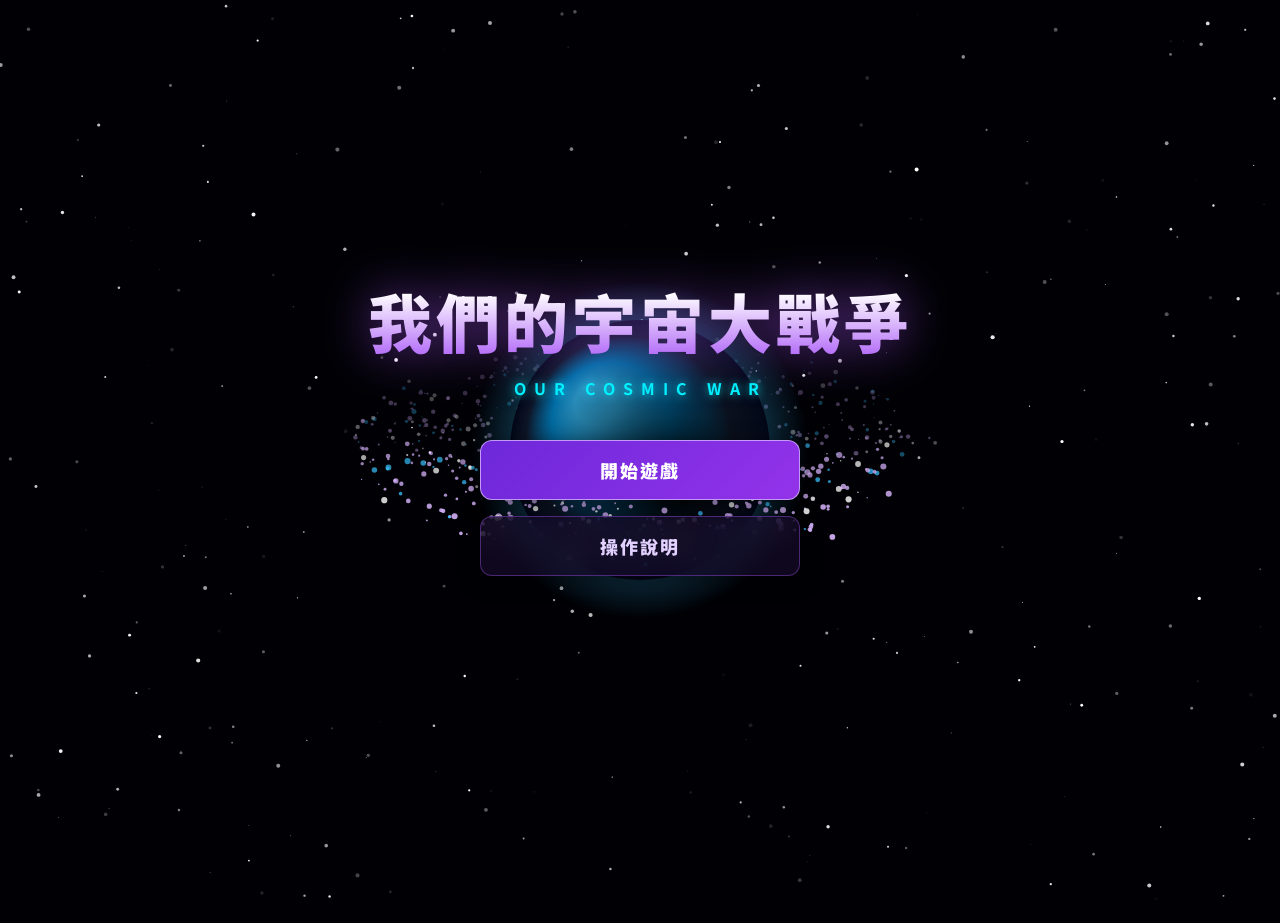
==== index.html @ bf516b35 "Add files via upload" ====
<!DOCTYPE html>
<html lang="zh-TW">
<head>
  <meta charset="UTF-8">
  <meta name="viewport" content="width=device-width, initial-scale=1.0">
  <title>我們的宇宙大戰爭 - Cosmic War</title>
  <link href="https://fonts.googleapis.com/css2?family=Orbitron:wght@700;900&family=Noto+Sans+TC:wght@500;700;900&display=swap" rel="stylesheet">
  <link rel="stylesheet" href="/static/css/style.css">
</head>
<body>

  <!-- 背景星空 -->
  <canvas id="starfield"></canvas>

  <!-- 質感浮動提示框 -->
  <div id="toast-notification">敬請期待</div>

  <!-- ==========================================
       VIEW 1: 主選單
       ========================================== -->
  <div class="view-container" id="home-view">
    
    <!-- 整合 3D 星球與粒子環遮蔽的 Canvas 舞台 -->
    <div class="epic-planet-stage">
      <canvas id="epic-planet-canvas"></canvas>
    </div>

    <div class="title-group">
      <div class="main-title-text">我們的宇宙大戰爭</div>
      <div class="sub-title-text">OUR COSMIC WAR</div>
    </div>

    <div class="menu-center-list">
      <div class="menu-btn primary" id="start-game-btn">
        <div class="menu-btn-text"><span class="zh">開始遊戲</span></div>
      </div>
      <div class="menu-btn" id="instructions-btn">
        <div class="menu-btn-text"><span class="zh">操作說明</span></div>
      </div>
    </div>
  </div>

  <!-- ==========================================
       VIEW 2: 宇宙星系地圖
       ========================================== -->
  <div class="view-container hidden" id="map-view">
    <div class="map-header">
      <button class="back-btn" id="back-to-home-btn">◄ 返回主選單</button>
      <h2 style="letter-spacing: 3px; font-size: 26px; text-shadow: 0 0 10px rgba(255,255,255,0.5);">選擇探索星球</h2>
    </div>

    <div class="planets-stage">
      <div class="planet-node p-1" id="planet-mushroom">
        <div class="planet-sphere"></div>
        <div class="planet-label">蘑菇星</div>
      </div>
      <div class="planet-node p-2" onclick="showToast('機械星航道尚未開啟，敬請期待！')">
        <div class="planet-sphere"></div>
        <div class="planet-label">機械星</div>
      </div>
      <div class="planet-node p-3" onclick="showToast('冰璃星區域正在建構中，敬請期待！')">
        <div class="planet-sphere"></div>
        <div class="planet-label">冰璃星</div>
      </div>
      <div class="planet-node p-4" onclick="showToast('幽穹星氣場異變中，敬請期待！')">
        <div class="planet-sphere"></div>
        <div class="planet-label">幽穹星</div>
      </div>
      <div class="planet-node p-5" onclick="showToast('魔界星防禦網未解除，敬請期待！')">
        <div class="planet-sphere"></div>
        <div class="planet-label">魔界星</div>
      </div>
    </div>
  </div>

  <!-- 蘑菇星關卡選單 Modal -->
  <div class="modal-overlay" id="stage-modal">
    <div class="modal-card">
      <div class="modal-title">🍄 蘑菇星 - 選擇關卡</div>
      <div class="stage-list">
        <div class="stage-item" onclick="location.href='main.html'">1-1 夢開始的起點</div>
        <div class="stage-item" onclick="showToast('關卡 1-2 正在開發中，敬請期待！')">1-2 最真實的幻境</div>
        <div class="stage-item" onclick="showToast('關卡 1-3 決戰即將來臨，敬請期待！')">1-3 在虛空決一死戰！</div>
      </div>
      <button class="modal-close-btn" id="close-stage-modal">關閉</button>
    </div>
  </div>

  <!-- 操作說明 Modal -->
  <div class="modal-overlay" id="info-modal">
    <div class="modal-card">
      <div class="modal-title">🎮 操作說明</div>
      <div style="color: #ddd; line-height: 1.8; text-align: center; margin-bottom: 20px;">
        1. 使用滑鼠點擊選擇目標與行動策略。<br>
        2. 解答數學計算題目發動隊伍技能攻擊。<br>
        3. 擊潰所有敵方單位拯救破碎的宇宙星系！
      </div>
      <button class="modal-close-btn" id="close-info-modal">明白</button>
    </div>
  </div>

  <script>
    // 1. 背景星空動畫
    const canvas = document.getElementById('starfield');
    const ctx = canvas.getContext('2d');
    let stars = [];

    function resizeCanvas() {
      canvas.width = window.innerWidth;
      canvas.height = window.innerHeight;
      stars = [];
      for (let i = 0; i < 300; i++) {
        stars.push({
          x: Math.random() * canvas.width,
          y: Math.random() * canvas.height,
          radius: Math.random() * 1.8 + 0.3,
          alpha: Math.random(),
          speed: Math.random() * 0.015 + 0.003
        });
      }
    }

    function animateStars() {
      ctx.clearRect(0, 0, canvas.width, canvas.height);
      stars.forEach(star => {
        star.alpha += star.speed;
        if (star.alpha > 1 || star.alpha < 0) star.speed = -star.speed;
        ctx.beginPath();
        ctx.arc(star.x, star.y, star.radius, 0, Math.PI * 2);
        ctx.fillStyle = `rgba(255, 255, 255, ${Math.abs(star.alpha)})`;
        ctx.fill();
      });
      requestAnimationFrame(animateStars);
    }
    window.addEventListener('resize', resizeCanvas);
    resizeCanvas();
    animateStars();

    // 2. 3D 完美遮蔽星球與顆粒土星環系統
    const planetCanvas = document.getElementById('epic-planet-canvas');
    const pCtx = planetCanvas.getContext('2d');
    planetCanvas.width = 700;
    planetCanvas.height = 700;

    const planetRadius = 130;
    let particles = [];
    const numParticles = 600;

    for (let i = 0; i < numParticles; i++) {
      let radius = 150 + Math.random() * 140;
      particles.push({
        radius: radius,
        angle: Math.random() * Math.PI * 2,
        speed: 0.0025 + (1 - (radius - 150) / 140) * 0.0035,
        size: Math.random() * 2.2 + 0.6,
        yOffset: (Math.random() - 0.5) * 16,
        color: Math.random() > 0.4 ? 'rgba(216, 180, 254,' : (Math.random() > 0.5 ? 'rgba(56, 189, 248,' : 'rgba(255, 255, 255,')
      });
    }

    function renderEpicPlanet() {
      pCtx.clearRect(0, 0, planetCanvas.width, planetCanvas.height);

      const centerX = planetCanvas.width / 2;
      const centerY = planetCanvas.height / 2;
      const tiltX = 0.38;

      particles.forEach(p => {
        p.angle += p.speed;
        p.x3d = Math.cos(p.angle) * p.radius;
        p.z3d = Math.sin(p.angle) * p.radius;
        p.screenX = centerX + p.x3d;
        p.screenY = centerY + (p.z3d * tiltX) + p.yOffset;
      });

      // 後方粒子
      particles.filter(p => p.z3d < 0).forEach(p => {
        let depthFactor = (p.z3d + 290) / 580;
        let alpha = 0.1 + depthFactor * 0.6;
        let size = p.size * 0.9;

        pCtx.beginPath();
        pCtx.arc(p.screenX, p.screenY, size, 0, Math.PI * 2);
        pCtx.fillStyle = p.color + alpha + ')';
        pCtx.fill();
      });

      // 星球大氣層光暈
      let atmosGradient = pCtx.createRadialGradient(centerX, centerY, planetRadius * 0.8, centerX, centerY, planetRadius * 1.3);
      atmosGradient.addColorStop(0, 'rgba(56, 189, 248, 0.35)');
      atmosGradient.addColorStop(1, 'rgba(56, 189, 248, 0)');
      pCtx.beginPath();
      pCtx.arc(centerX, centerY, planetRadius * 1.3, 0, Math.PI * 2);
      pCtx.fillStyle = atmosGradient;
      pCtx.fill();

      // 星球核心本體
      let planetGradient = pCtx.createRadialGradient(centerX - 45, centerY - 45, 20, centerX, centerY, planetRadius);
      planetGradient.addColorStop(0, '#38bdf8');
      planetGradient.addColorStop(0.35, '#0284c7');
      planetGradient.addColorStop(0.75, '#0f172a');
      planetGradient.addColorStop(1, '#020617');

      pCtx.beginPath();
      pCtx.arc(centerX, centerY, planetRadius, 0, Math.PI * 2);
      pCtx.fillStyle = planetGradient;
      pCtx.fill();

      // 星球立體陰影
      let shadowGradient = pCtx.createRadialGradient(centerX + 35, centerY + 35, 20, centerX, centerY, planetRadius);
      shadowGradient.addColorStop(0, 'rgba(0, 0, 0, 0.85)');
      shadowGradient.addColorStop(1, 'rgba(0, 0, 0, 0)');
      pCtx.beginPath();
      pCtx.arc(centerX, centerY, planetRadius, 0, Math.PI * 2);
      pCtx.fillStyle = shadowGradient;
      pCtx.fill();

      // 前方粒子
      particles.filter(p => p.z3d >= 0).forEach(p => {
        let depthFactor = (p.z3d + 290) / 580;
        let alpha = 0.3 + depthFactor * 0.7;
        let size = p.size * 1.1;

        pCtx.beginPath();
        pCtx.arc(p.screenX, p.screenY, size, 0, Math.PI * 2);
        pCtx.fillStyle = p.color + alpha + ')';
        pCtx.fill();
      });

      requestAnimationFrame(renderEpicPlanet);
    }
    renderEpicPlanet();

    // 3. 視圖與彈窗切換邏輯
    const homeView = document.getElementById('home-view');
    const mapView = document.getElementById('map-view');
    document.getElementById('start-game-btn').addEventListener('click', () => {
      homeView.classList.add('hidden');
      mapView.classList.remove('hidden');
    });
    document.getElementById('back-to-home-btn').addEventListener('click', () => {
      mapView.classList.add('hidden');
      homeView.classList.remove('hidden');
    });

    const stageModal = document.getElementById('stage-modal');
    document.getElementById('planet-mushroom').addEventListener('click', () => stageModal.classList.add('active'));
    document.getElementById('close-stage-modal').addEventListener('click', () => stageModal.classList.remove('active'));

    const infoModal = document.getElementById('info-modal');
    document.getElementById('instructions-btn').addEventListener('click', () => infoModal.classList.add('active'));
    document.getElementById('close-info-modal').addEventListener('click', () => infoModal.classList.remove('active'));

    // 4. 自訂美觀的 Toast 提示框函式（取代原先醜醜的 alert）
    let toastTimer = null;
    function showToast(message) {
      const toast = document.getElementById('toast-notification');
      toast.textContent = message;
      toast.classList.add('show');

      clearTimeout(toastTimer);
      toastTimer = setTimeout(() => {
        toast.classList.remove('show');
      }, 2000);
    }
  </script>
</body>
</html>
---- static/css/style.css ----
* {
    box-sizing: border-box;
    margin: 0;
    padding: 0;
    user-select: none;
}

body, html {
    width: 100%;
    height: 100%;
    overflow: hidden;
    font-family: 'Noto Sans TC', sans-serif;
    background-color: #010105;
    color: #ffffff;
}

#starfield {
    position: fixed;
    top: 0;
    left: 0;
    width: 100%;
    height: 100%;
    z-index: 1;
}

.view-container {
    position: absolute;
    top: 0;
    left: 0;
    width: 100%;
    height: 100%;
    z-index: 10;
    display: flex;
    flex-direction: column;
    justify-content: center;
    align-items: center;
    transition: opacity 0.8s ease, transform 0.8s ease;
}

.view-container.hidden {
    opacity: 0;
    pointer-events: none;
    transform: scale(1.05);
}

/* ==========================================
    1. 置中主選單排版
    ========================================== */
#home-view {
    text-align: center;
    padding: 20px;
}

.title-group {
    margin-bottom: 40px;
    z-index: 20;
}

.main-title-text {
    font-family: 'Orbitron', 'Noto Sans TC', sans-serif;
    font-size: 4em;
    font-weight: 900;
    letter-spacing: 4px;
    background: linear-gradient(180deg, #ffffff 20%, #a855f7 100%);
    -webkit-background-clip: text;
    -webkit-text-fill-color: transparent;
    filter: drop-shadow(0 0 25px rgba(168, 85, 247, 0.6));
    margin-bottom: 10px;
}

.sub-title-text {
    font-size: 16px;
    letter-spacing: 8px;
    color: #00f2fe;
    text-transform: uppercase;
    font-weight: 700;
    text-shadow: 0 0 10px rgba(0, 242, 254, 0.8);
}

.menu-center-list {
    display: flex;
    flex-direction: column;
    gap: 16px;
    width: 320px;
    z-index: 20;
    margin-bottom: 50px;
}

.menu-btn {
    display: flex;
    align-items: center;
    justify-content: center;
    gap: 12px;
    padding: 16px 24px;
    border-radius: 12px;
    background: rgba(20, 10, 40, 0.7);
    border: 1.5px solid rgba(168, 85, 247, 0.4);
    backdrop-filter: blur(12px);
    cursor: pointer;
    transition: all 0.3s cubic-bezier(0.25, 1, 0.5, 1);
    color: #e2d1ff;
    box-shadow: 0 4px 20px rgba(0, 0, 0, 0.5);
}

.menu-btn:hover {
    background: linear-gradient(135deg, #7b2cbf, #00f2fe);
    border-color: #ffffff;
    color: #ffffff;
    transform: translateY(-3px);
    box-shadow: 0 0 30px rgba(0, 242, 254, 0.8);
}

.menu-btn.primary {
    background: linear-gradient(135deg, #6d28d9, #9333ea);
    border-color: rgba(216, 180, 254, 0.8);
    color: #ffffff;
}

.menu-btn-text .zh {
    font-size: 18px;
    font-weight: 900;
    letter-spacing: 2px;
}

/* ==========================================
    2. 3D 完美遮蔽星球與土星環畫布
    ========================================== */
.epic-planet-stage {
    position: absolute;
    width: 100%;
    height: 100%;
    top: 0;
    left: 0;
    display: flex;
    align-items: center;
    justify-content: center;
    z-index: 2;
    pointer-events: none;
    overflow: hidden;
}

#epic-planet-canvas {
    width: 700px;
    height: 700px;
}

/* ==========================================
    3. 宇宙星系地圖 (Map View)
    ========================================== */
#map-view {
    flex-direction: column;
    justify-content: center;
    align-items: center;
    padding: 40px;
}

.map-header {
    position: absolute;
    top: 40px;
    left: 50px;
    display: flex;
    align-items: center;
    gap: 20px;
    z-index: 20;
}

.back-btn {
    background: rgba(255, 255, 255, 0.1);
    border: 1.5px solid rgba(255, 255, 255, 0.3);
    color: #fff;
    padding: 10px 20px;
    border-radius: 8px;
    cursor: pointer;
    font-weight: 700;
    backdrop-filter: blur(8px);
    transition: all 0.2s ease;
}

.back-btn:hover {
    background: #ffffff;
    color: #000000;
    box-shadow: 0 0 15px rgba(255, 255, 255, 0.6);
}

.planets-stage {
    display: flex;
    width: 90%;
    max-width: 1200px;
    justify-content: space-between;
    align-items: center;
    height: 60vh;
    position: relative;
    z-index: 10;
}

.planet-node {
    display: flex;
    flex-direction: column;
    align-items: center;
    cursor: pointer;
    transition: transform 0.4s cubic-bezier(0.175, 0.885, 0.32, 1.275);
    position: relative;
    animation: floatPlanet 4s ease-in-out infinite alternate;
}

.planet-node:nth-child(even) { animation-delay: -2s; }
.planet-node:hover { transform: scale(1.2) translateY(-10px); }

@keyframes floatPlanet {
    0% { transform: translateY(0px); }
    100% { transform: translateY(-15px); }
}

.planet-sphere {
    border-radius: 50%;
    position: relative;
    box-shadow: inset -20px -20px 40px rgba(0,0,0,0.9), 0 0 30px rgba(0,0,0,0.8);
    transition: box-shadow 0.3s ease;
}

.planet-node:hover .planet-sphere {
    box-shadow: inset -20px -20px 40px rgba(0,0,0,0.9), 0 0 50px rgba(0, 242, 254, 0.8);
}

.planet-label {
    margin-top: 20px;
    font-size: 18px;
    font-weight: 900;
    letter-spacing: 2px;
    background: rgba(10, 5, 25, 0.85);
    padding: 6px 18px;
    border-radius: 20px;
    border: 1px solid rgba(168, 85, 247, 0.4);
    text-shadow: 0 0 10px rgba(255, 255, 255, 0.6);
    box-shadow: 0 4px 15px rgba(0,0,0,0.5);
}

.p-1 { top: -40px; }
.p-1 .planet-sphere { width: 120px; height: 120px; background: radial-gradient(circle at 30% 30%, #f43f5e, #be123c 50%, #4c0519 100%); }

.p-2 { top: 40px; }
.p-2 .planet-sphere { width: 140px; height: 140px; background: radial-gradient(circle at 30% 30%, #2dd4bf, #0f766e 50%, #042f2e 100%); }

.p-3 { top: -20px; }
.p-3 .planet-sphere { width: 105px; height: 105px; background: radial-gradient(circle at 30% 30%, #e0f2fe, #7dd3fc 50%, #0369a1 100%); }

.p-4 { top: 50px; }
.p-4 .planet-sphere { width: 130px; height: 130px; background: radial-gradient(circle at 30% 30%, #e879f9, #a21caf 50%, #581c87 100%); }

.p-5 { top: -40px; }
.p-5 .planet-sphere { width: 155px; height: 155px; background: radial-gradient(circle at 30% 30%, #fbbf24, #d97706 50%, #78350f 100%); }


/* ==========================================
    4. 彈窗 Modal
    ========================================== */
.modal-overlay {
    position: fixed;
    top: 0;
    left: 0;
    width: 100%;
    height: 100%;
    background: rgba(0, 0, 0, 0.8);
    backdrop-filter: blur(12px);
    display: flex;
    align-items: center;
    justify-content: center;
    z-index: 100;
    opacity: 0;
    pointer-events: none;
    transition: opacity 0.3s ease;
}

.modal-overlay.active {
    opacity: 1;
    pointer-events: auto;
}

.modal-card {
    background: rgba(15, 8, 30, 0.95);
    border: 2px solid rgba(168, 85, 247, 0.6);
    border-radius: 20px;
    padding: 40px;
    width: 480px;
    display: flex;
    flex-direction: column;
    align-items: center;
    box-shadow: 0 0 60px rgba(168, 85, 247, 0.4);
    transform: scale(0.85);
    transition: transform 0.3s cubic-bezier(0.175, 0.885, 0.32, 1.275);
}

.modal-overlay.active .modal-card {
    transform: scale(1);
}

.modal-title {
    font-size: 24px;
    font-weight: 900;
    color: #38bdf8;
    margin-bottom: 25px;
    letter-spacing: 2px;
    text-shadow: 0 0 15px rgba(56, 189, 248, 0.6);
}

.stage-list {
    display: flex;
    flex-direction: column;
    gap: 15px;
    width: 100%;
}

.stage-item {
    background: rgba(40, 20, 70, 0.8);
    border: 1.5px solid rgba(168, 85, 247, 0.4);
    padding: 16px 20px;
    border-radius: 12px;
    color: #ffffff;
    font-size: 16px;
    font-weight: 700;
    cursor: pointer;
    transition: all 0.2s ease;
    text-align: center;
}

.stage-item:hover {
    background: linear-gradient(135deg, #7b2cbf, #00f2fe);
    border-color: #ffffff;
    transform: translateY(-2px);
    box-shadow: 0 0 20px rgba(0, 242, 254, 0.8);
}

.modal-close-btn {
    margin-top: 25px;
    background: transparent;
    border: 1px solid rgba(255, 255, 255, 0.3);
    color: #aaa;
    padding: 8px 24px;
    border-radius: 20px;
    cursor: pointer;
    transition: all 0.2s ease;
}

.modal-close-btn:hover {
    color: #fff;
    border-color: #fff;
}

/* ==========================================
    5. 質感浮動提示框 (Toast Notification)
    ========================================== */
#toast-notification {
    position: fixed;
    bottom: 50px;
    left: 50%;
    transform: translateX(-50%) translateY(30px);
    background: rgba(15, 10, 35, 0.9);
    border: 1.5px solid rgba(0, 242, 254, 0.8);
    color: #ffffff;
    padding: 14px 28px;
    border-radius: 30px;
    font-size: 16px;
    font-weight: 700;
    letter-spacing: 2px;
    box-shadow: 0 0 30px rgba(0, 242, 254, 0.5), inset 0 0 10px rgba(0, 242, 254, 0.3);
    z-index: 1000;
    opacity: 0;
    pointer-events: none;
    transition: all 0.3s cubic-bezier(0.25, 1, 0.5, 1);
}

#toast-notification.show {
    opacity: 1;
    transform: translateX(-50%) translateY(0);
}

@media screen and (max-width: 768px) {
  .main-title-text {
    font-size: 2.2em;
  }
  .sub-title-text {
    font-size: 0.7em;
    letter-spacing: 4px;
  }
  .menu-center-list {
    width: 80%;
  }

  .map-header {
    top: 20px;
    left: 20px;
    right: 20px;
    flex-direction: row;
    justify-content: space-between;
    align-items: center;
  }

  .map-header h2 {
    font-size: 18px !important;
  }

  /* 確保地圖舞台永遠在手機畫面內，不產生滾動條 */
  .planets-stage {
    width: 100%;
    height: 75vh;
    max-width: 100%;
    /* 核心：改為直向、由下往上排 */
    flex-direction: column-reverse;
    justify-content: space-around;
    align-items: center;
    padding: 10px 0;
    margin-top: 30px;
  }

  /* 五顆星球直向排列時的「左右錯開」位移效果 */
  .planet-node.p-1 { top: auto; transform: translateX(-40px); }
  .planet-node.p-2 { top: auto; transform: translateX(45px); }
  .planet-node.p-3 { top: auto; transform: translateX(-35px); }
  .planet-node.p-4 { top: auto; transform: translateX(40px); }
  .planet-node.p-5 { top: auto; transform: translateX(-25px); }

  /* 消除電腦版的上下亂數位移，改由手機端的左右錯開接管 */
  .planet-node {
    animation: none; /* 手機版固定以策安全，或可改用輕量上下浮動 */
  }

  /* 將星球大小精準縮小兩倍（約 0.5 倍）並維持高亮度與陰影 */
  .p-1 .planet-sphere { width: 60px; height: 60px; }
  .p-2 .planet-sphere { width: 70px; height: 70px; }
  .p-3 .planet-sphere { width: 52px; height: 52px; }
  .p-4 .planet-sphere { width: 65px; height: 65px; }
  .p-5 .planet-sphere { width: 78px; height: 78px; }

    /* 維持星球的高亮度光暈與立體感 */
    .planet-sphere {
        box-shadow: inset -10px -10px 20px rgba(0,0,0,0.8), 0 0 20px rgba(255,255,255,0.4);
    }

    /* 將星球下方的文字標籤縮小兩倍並貼近星球 */
    .planet-label {
        margin-top: 6px;
        font-size: 11px;
        padding: 3px 10px;
        letter-spacing: 1px;
    }
  .modal-card {
        width: 90%;
    }
}
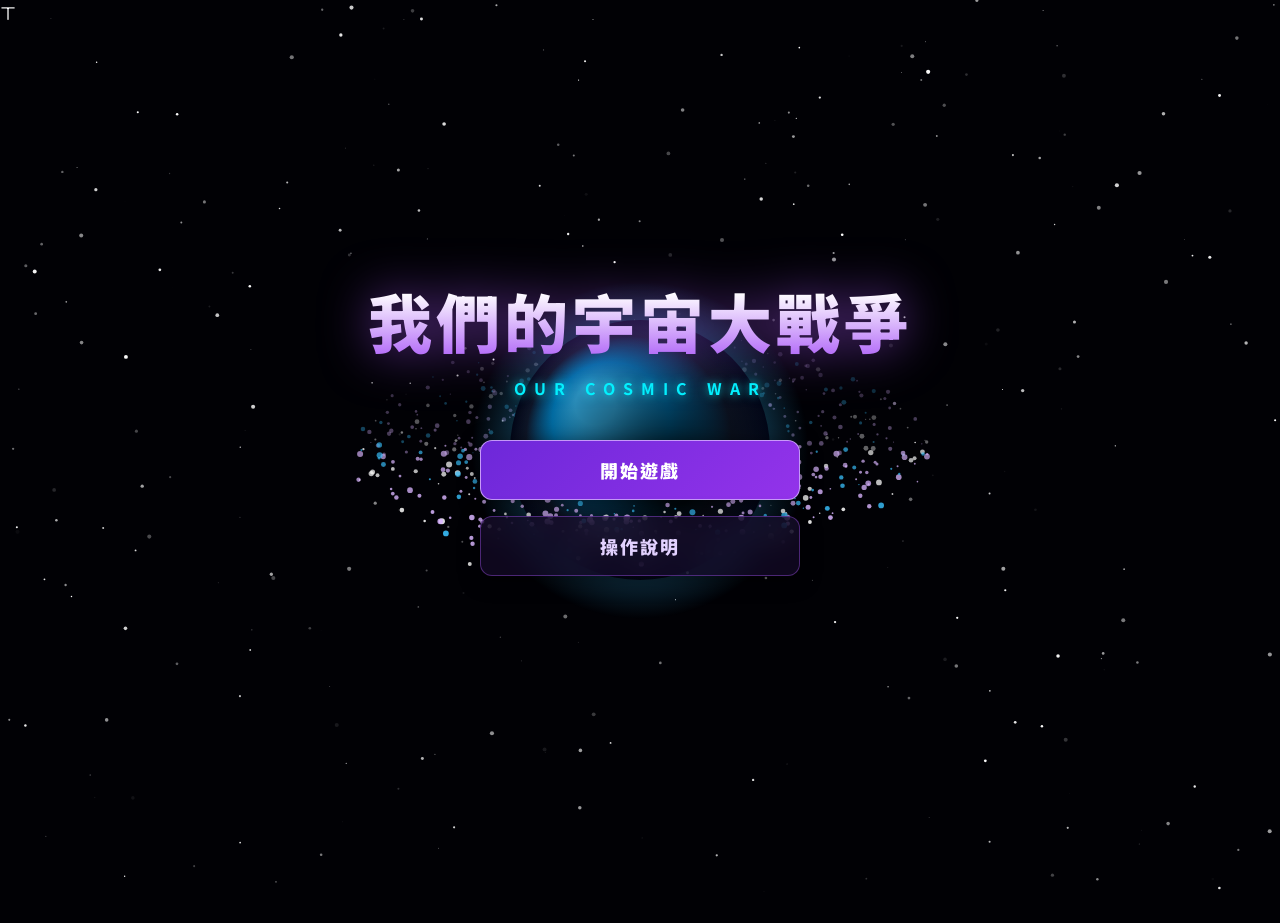
==== commit 0fe5fdfe: "Update index.html" ====
--- a/index.html
+++ b/index.html
@@ -79,7 +79,7 @@
       <div class="modal-title">🍄 蘑菇星 - 選擇關卡</div>
       <div class="stage-list">
         <div class="stage-item" onclick="location.href='main.html'">1-1 夢開始的起點</div>
-        <div class="stage-item" onclick="showToast('關卡 1-2 正在開發中，敬請期待！')">1-2 最真實的幻境</div>
+        <div class="stage-item" onclick="location.href='1-2.html'">1-2 最真實的幻境</div>
         <div class="stage-item" onclick="showToast('關卡 1-3 決戰即將來臨，敬請期待！')">1-3 在虛空決一死戰！</div>
       </div>
       <button class="modal-close-btn" id="close-stage-modal">關閉</button>
@@ -265,4 +265,4 @@
     }
   </script>
 </body>
-</html>+</html>ㄒ
--- a/static/css/style.css
+++ b/static/css/style.css
@@ -3,6 +3,7 @@
     margin: 0;
     padding: 0;
     user-select: none;
+    -webkit-tap-highlight-color: transparent;
 }
 
 body, html {
@@ -446,4 +447,4 @@
   .modal-card {
         width: 90%;
     }
-}+}
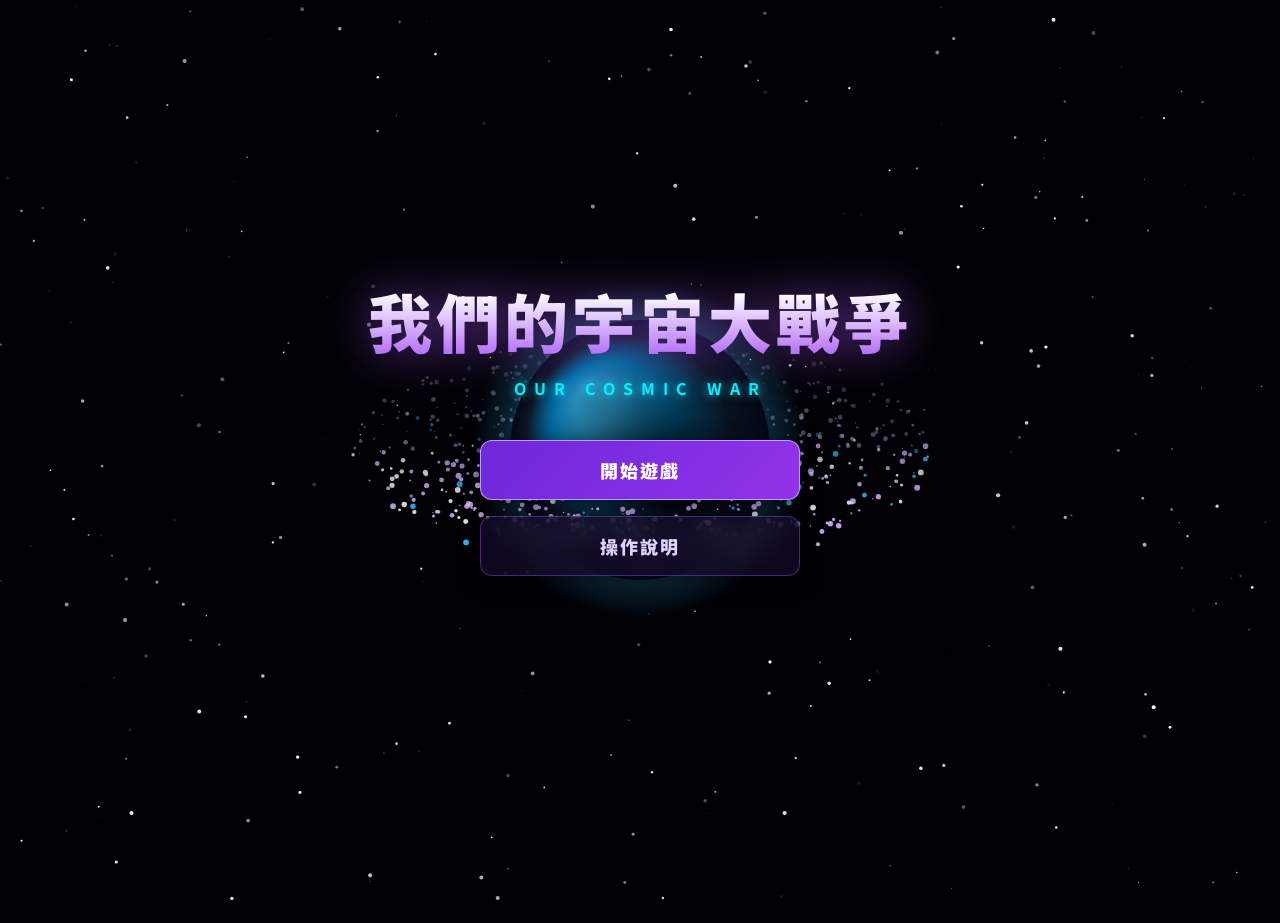
==== commit 9021446e: "Update index.html" ====
--- a/index.html
+++ b/index.html
@@ -265,4 +265,4 @@
     }
   </script>
 </body>
-</html>ㄒ
+</html>
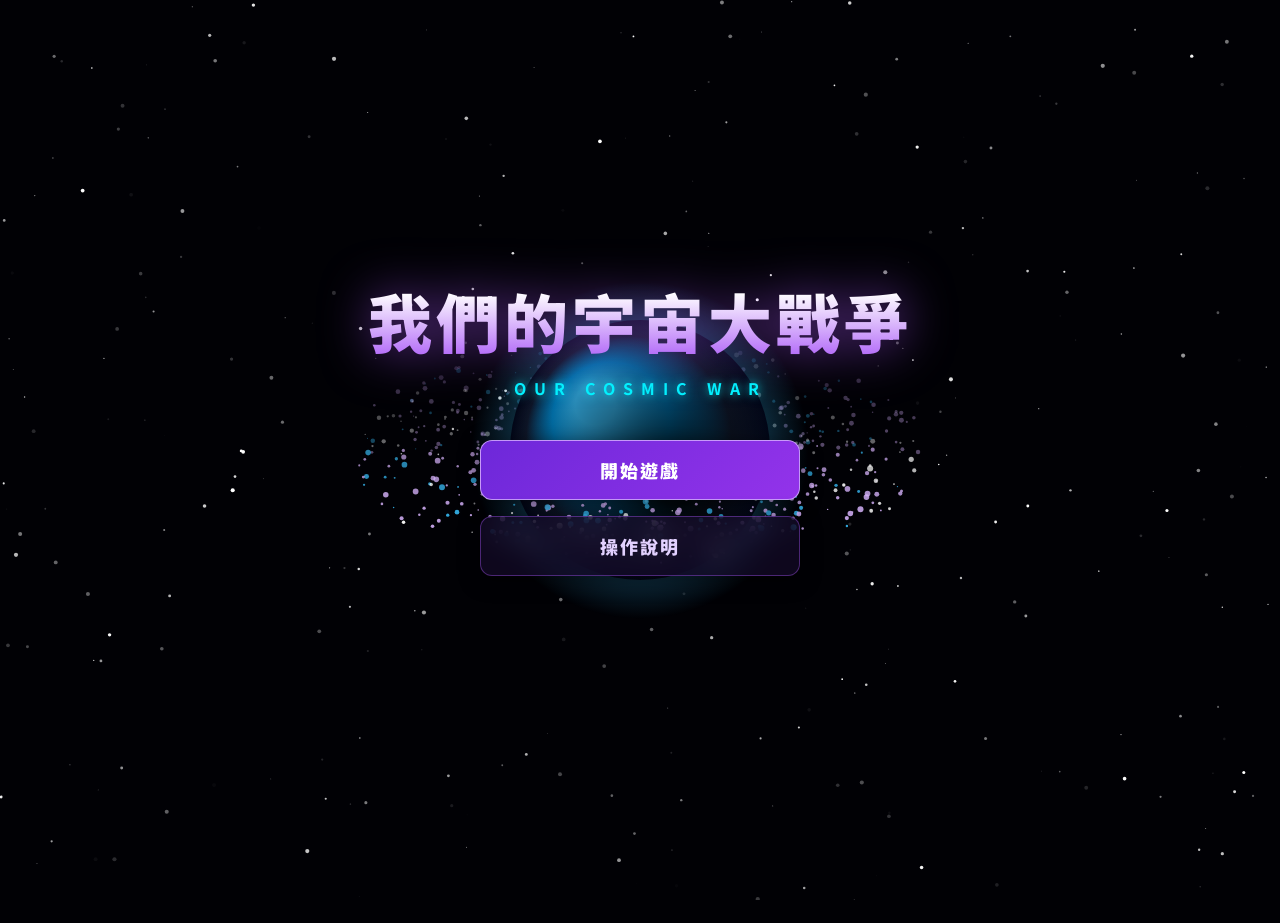
==== commit c04b1edc: "Update index.html" ====
--- a/index.html
+++ b/index.html
@@ -80,7 +80,7 @@
       <div class="stage-list">
         <div class="stage-item" onclick="location.href='main.html'">1-1 夢開始的起點</div>
         <div class="stage-item" onclick="location.href='1-2.html'">1-2 最真實的幻境</div>
-        <div class="stage-item" onclick="showToast('關卡 1-3 決戰即將來臨，敬請期待！')">1-3 在虛空決一死戰！</div>
+        <div class="stage-item" onclick="location.href='1-3.html'">1-3 在虛空決一死戰！</div>
       </div>
       <button class="modal-close-btn" id="close-stage-modal">關閉</button>
     </div>
